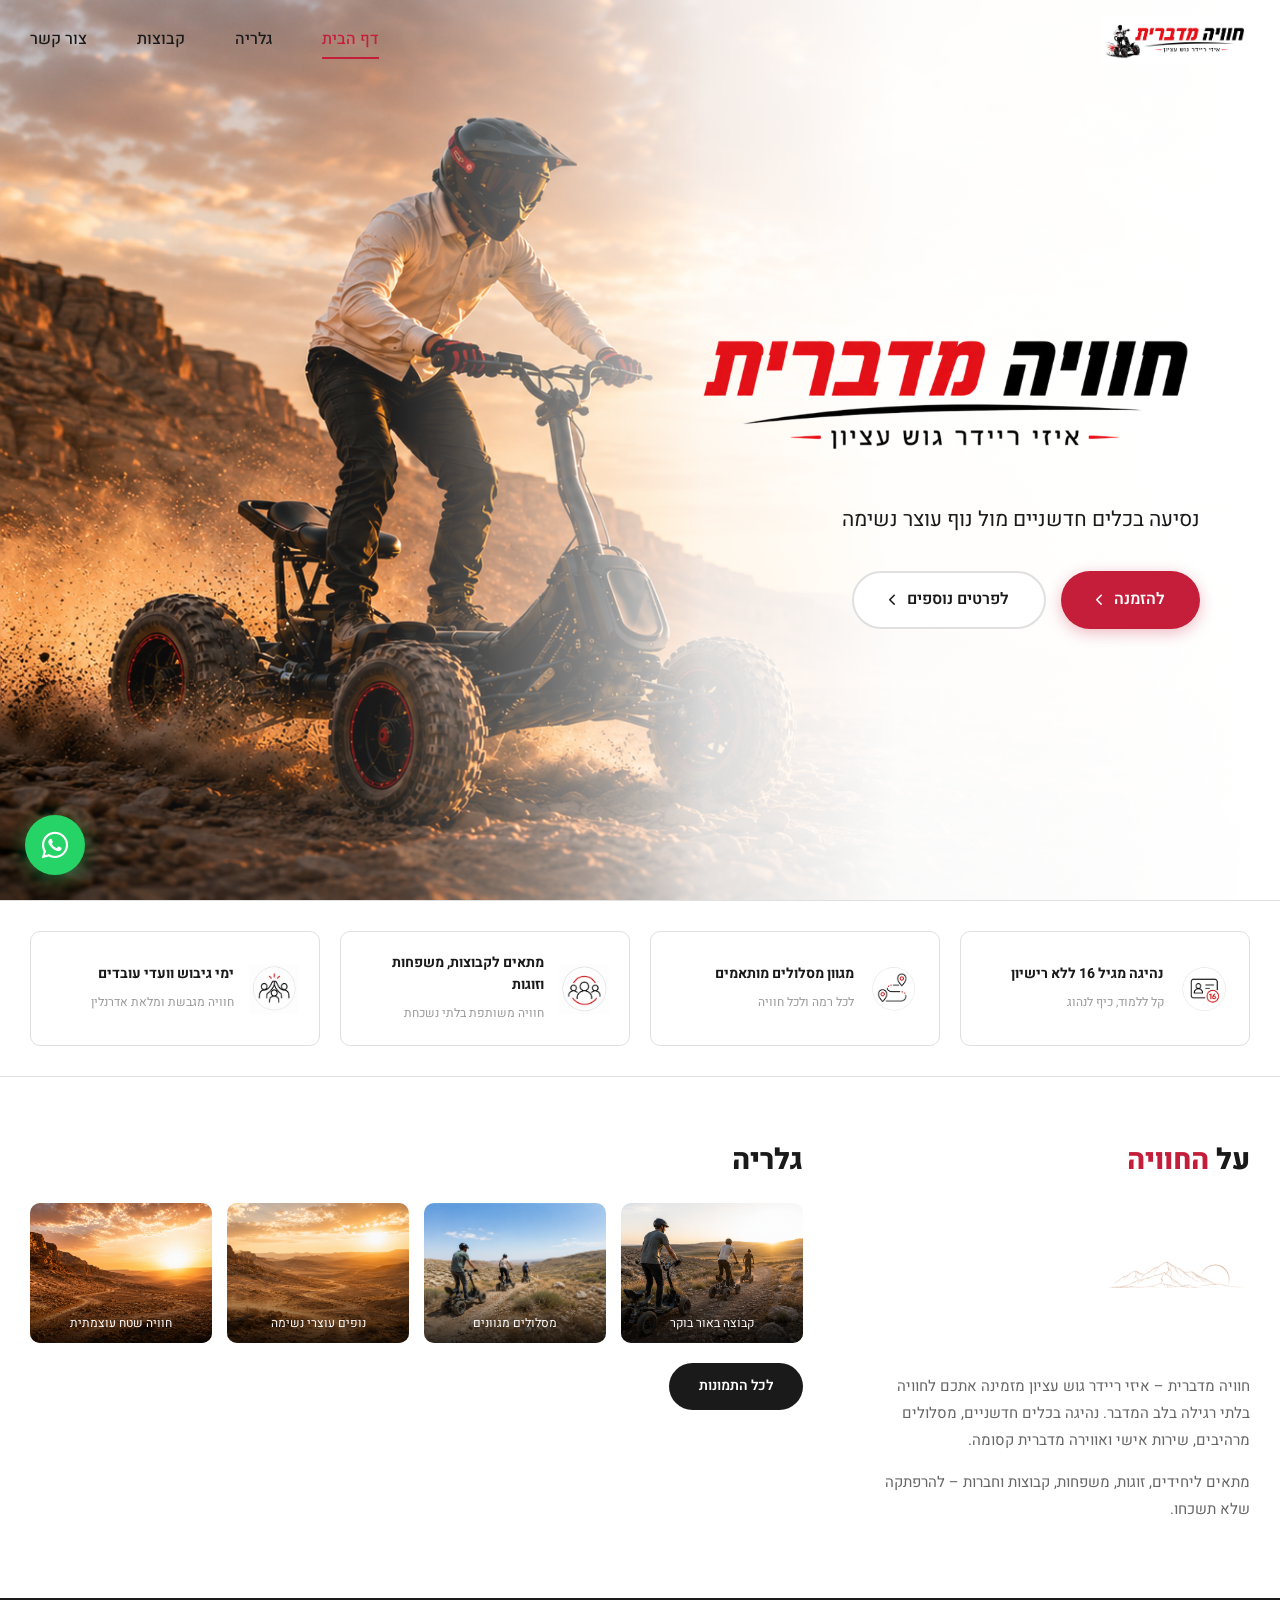
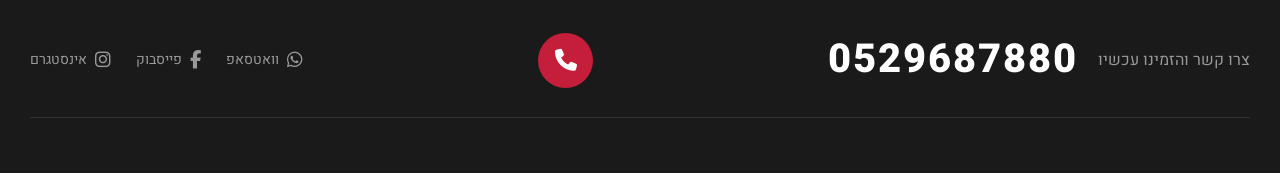
==== index.html @ b9357f41 "Initial commit - חוויה מדברית website" ====
<!DOCTYPE html>
<html lang="he" dir="rtl">
<head>
    <meta charset="UTF-8">
    <meta name="viewport" content="width=device-width, initial-scale=1.0">
    <meta name="description" content="חוויה מדברית - איזי ריידר גוש עציון. חוויית רכיבה על איזי ריידר מול נופים עוצרי נשימה במדבר יהודה.">
    <title>חוויה מדברית | איזי ריידר גוש עציון</title>
    <link rel="preconnect" href="https://fonts.googleapis.com">
    <link rel="preconnect" href="https://fonts.gstatic.com" crossorigin>
    <link href="https://fonts.googleapis.com/css2?family=Heebo:wght@300;400;500;600;700;800;900&display=swap" rel="stylesheet">
    <link rel="stylesheet" href="https://cdnjs.cloudflare.com/ajax/libs/font-awesome/6.5.1/css/all.min.css">
    <link rel="stylesheet" href="styles.css">
</head>
<body>
    <!-- WhatsApp Float -->
    <a href="https://wa.me/972529687880?text=היי,%20אשמח%20לקבל%20פרטים%20על%20חוויה%20מדברית" class="whatsapp-float" target="_blank">
        <i class="fab fa-whatsapp"></i>
    </a>

    <!-- Header -->
    <header class="header">
        <div class="container">
            <nav class="navbar">
                <a href="index.html" class="logo">
                    <img src="assets/images/logo.png" alt="חוויה מדברית">
                </a>
                <ul class="nav-links">
                    <li><a href="index.html" class="active">דף הבית</a></li>
                    <li><a href="gallery.html">גלריה</a></li>
                    <li><a href="about.html">קבוצות</a></li>
                    <li><a href="contact.html">צור קשר</a></li>
                </ul>
                <button class="mobile-toggle" aria-label="תפריט">
                    <span></span><span></span><span></span>
                </button>
            </nav>
        </div>
    </header>

    <!-- Hero Section - Full Background with Content on Right -->
    <section class="hero">
        <div class="hero-background">
            <img src="assets/images/hero-rider.png" alt="רוכב איזי ריידר" class="hero-bg-img">
        </div>

        <div class="hero-wrapper">
            <!-- Content on RIGHT side over white gradient -->
            <div class="hero-content-side">
                <!-- Text Design Image - Large -->
                <div class="hero-title-img">
                    <img src="assets/images/textdesin.png" alt="חוויה מדברית - איזי ריידר גוש עציון">
                </div>

                <p class="hero-desc">
                    נסיעה בכלים חדשניים מול נוף עוצר נשימה
                </p>

                <div class="hero-buttons">
                    <a href="contact.html" class="btn-primary">
                        <span>להזמנה</span>
                        <i class="fas fa-chevron-left"></i>
                    </a>
                    <a href="about.html" class="btn-outline">
                        <span>לפרטים נוספים</span>
                        <i class="fas fa-chevron-left"></i>
                    </a>
                </div>
            </div>
        </div>
    </section>

    <!-- Features Strip - White Background -->
    <section class="features-bar">
        <div class="container">
            <div class="features-list">
                <div class="feature-item">
                    <div class="feature-icon">
                        <img src="assets/images/icons/1.png" alt="">
                    </div>
                    <div class="feature-text">
                        <strong>נהיגה מגיל 16 ללא רישיון</strong>
                        <span>קל ללמוד, כיף לנהוג</span>
                    </div>
                </div>
                <div class="feature-item">
                    <div class="feature-icon">
                        <img src="assets/images/icons/2.png" alt="">
                    </div>
                    <div class="feature-text">
                        <strong>מגוון מסלולים מותאמים</strong>
                        <span>לכל רמה ולכל חוויה</span>
                    </div>
                </div>
                <div class="feature-item">
                    <div class="feature-icon">
                        <img src="assets/images/icons/3.png" alt="">
                    </div>
                    <div class="feature-text">
                        <strong>מתאים לקבוצות, משפחות וזוגות</strong>
                        <span>חוויה משותפת בלתי נשכחת</span>
                    </div>
                </div>
                <div class="feature-item">
                    <div class="feature-icon">
                        <img src="assets/images/icons/4.png" alt="">
                    </div>
                    <div class="feature-text">
                        <strong>ימי גיבוש וועדי עובדים</strong>
                        <span>חוויה מגבשת ומלאת אדרנלין</span>
                    </div>
                </div>
            </div>
        </div>
    </section>

    <!-- About Section -->
    <section class="about-section">
        <div class="container">
            <div class="about-layout">
                <div class="about-content">
                    <h2 class="section-title">על <span>החוויה</span></h2>
                    <div class="about-decoration">
                        <img src="assets/images/decorations/1.png" alt="">
                    </div>
                    <p>
                        חוויה מדברית – איזי ריידר גוש עציון מזמינה אתכם לחוויה בלתי רגילה בלב המדבר.
                        נהיגה בכלים חדשניים, מסלולים מרהיבים, שירות אישי ואווירה מדברית קסומה.
                    </p>
                    <p>
                        מתאים ליחידים, זוגות, משפחות, קבוצות וחברות – להרפתקה שלא תשכחו.
                    </p>
                </div>
                <div class="about-gallery">
                    <h2 class="section-title">גלריה</h2>
                    <div class="gallery-grid-small">
                        <div class="gallery-item-small">
                            <img src="assets/images/gallery/gallery4.png" alt="קבוצה בשביל באור בוקר">
                            <span class="gallery-caption">קבוצה באור בוקר</span>
                        </div>
                        <div class="gallery-item-small">
                            <img src="assets/images/gallery/gallery5.png" alt="קבוצה במסלול">
                            <span class="gallery-caption">מסלולים מגוונים</span>
                        </div>
                        <div class="gallery-item-small">
                            <img src="assets/images/gallery/gallery3.png" alt="נופים עוצרי נשימה">
                            <span class="gallery-caption">נופים עוצרי נשימה</span>
                        </div>
                        <div class="gallery-item-small">
                            <img src="assets/images/gallery/gallery1.png" alt="חוויה שטח עוצמתית">
                            <span class="gallery-caption">חוויה שטח עוצמתית</span>
                        </div>
                    </div>
                    <a href="gallery.html" class="btn-gallery">לכל התמונות</a>
                </div>
            </div>
        </div>
    </section>

    <!-- Footer / Contact Bar -->
    <footer class="site-footer">
        <div class="container">
            <div class="footer-content">
                <div class="footer-contact-main">
                    <span class="footer-cta">צרו קשר והזמינו עכשיו</span>
                    <a href="tel:0529687880" class="footer-phone">0529687880</a>
                </div>
                <div class="footer-phone-icon">
                    <a href="tel:0529687880">
                        <i class="fas fa-phone"></i>
                    </a>
                </div>
                <div class="footer-socials">
                    <a href="https://wa.me/972529687880" target="_blank" class="social-link">
                        <i class="fab fa-whatsapp"></i>
                        <span>וואטסאפ</span>
                    </a>
                    <a href="#" target="_blank" class="social-link">
                        <i class="fab fa-facebook-f"></i>
                        <span>פייסבוק</span>
                    </a>
                    <a href="#" target="_blank" class="social-link">
                        <i class="fab fa-instagram"></i>
                        <span>אינסטגרם</span>
                    </a>
                </div>
            </div>
        </div>
    </footer>

    <script src="script.js"></script>
</body>
</html>
---- styles.css ----
/* =============================================
   DESERT EXPERIENCE - EXACT MATCH TO EXAMPLE
   ============================================= */

* {
    margin: 0;
    padding: 0;
    box-sizing: border-box;
}

:root {
    --red: #C41E3A;
    --red-light: #E53935;
    --black: #1a1a1a;
    --dark: #2d2d2d;
    --gray: #666666;
    --gray-light: #999999;
    --white: #ffffff;
    --cream: #FFF9F5;
    --border: #e0e0e0;
}

html {
    scroll-behavior: smooth;
}

body {
    font-family: 'Heebo', sans-serif;
    background: var(--white);
    color: var(--black);
    line-height: 1.6;
    overflow-x: hidden;
}

.container {
    max-width: 1300px;
    margin: 0 auto;
    padding: 0 30px;
}

a {
    text-decoration: none;
    color: inherit;
}

img {
    max-width: 100%;
    height: auto;
    display: block;
}

/* =============================================
   WHATSAPP FLOAT
   ============================================= */
.whatsapp-float {
    position: fixed;
    bottom: 25px;
    left: 25px;
    width: 60px;
    height: 60px;
    background: #25D366;
    border-radius: 50%;
    display: flex;
    align-items: center;
    justify-content: center;
    color: white;
    font-size: 30px;
    box-shadow: 0 4px 20px rgba(37, 211, 102, 0.4);
    z-index: 9999;
    transition: all 0.3s ease;
}

.whatsapp-float:hover {
    transform: scale(1.1);
    box-shadow: 0 6px 25px rgba(37, 211, 102, 0.5);
}

/* =============================================
   HEADER - Transparent over Hero
   ============================================= */
.header {
    position: fixed;
    top: 0;
    left: 0;
    right: 0;
    z-index: 1000;
    padding: 15px 0;
    background: transparent;
    transition: all 0.3s ease;
}

.header.scrolled {
    background: rgba(255, 255, 255, 0.98);
    box-shadow: 0 2px 20px rgba(0, 0, 0, 0.1);
}

.navbar {
    display: flex;
    align-items: center;
    justify-content: space-between;
}

.logo img {
    height: 50px;
}

.nav-links {
    display: flex;
    list-style: none;
    gap: 50px;
}

.nav-links a {
    color: var(--black);
    font-size: 16px;
    font-weight: 500;
    padding: 8px 0;
    position: relative;
    transition: color 0.3s;
}

.nav-links a::after {
    content: '';
    position: absolute;
    bottom: 0;
    right: 0;
    width: 0;
    height: 2px;
    background: var(--red);
    transition: width 0.3s;
}

.nav-links a:hover,
.nav-links a.active {
    color: var(--red);
}

.nav-links a:hover::after,
.nav-links a.active::after {
    width: 100%;
}

.mobile-toggle {
    display: none;
    flex-direction: column;
    gap: 5px;
    background: none;
    border: none;
    cursor: pointer;
    padding: 5px;
}

.mobile-toggle span {
    width: 25px;
    height: 3px;
    background: var(--black);
    border-radius: 2px;
    transition: 0.3s;
}

/* =============================================
   HERO - Full Background with Content on Right
   ============================================= */
.hero {
    position: relative;
    min-height: 100vh;
    display: flex;
    align-items: center;
    overflow: hidden;
    background: #f5e6d3;
}

.hero-background {
    position: absolute;
    inset: 0;
    z-index: 0;
}

.hero-bg-img {
    width: auto;
    height: 100%;
    max-width: none;
    object-fit: contain;
    object-position: left center;
    position: absolute;
    left: 0;
    top: 0;
}

/* Gradient overlay - transparent on left (image), white on right (content) */
.hero-background::after {
    content: '';
    position: absolute;
    inset: 0;
    background: linear-gradient(
        to right,
        rgba(255, 255, 255, 0) 0%,
        rgba(255, 255, 255, 0.1) 30%,
        rgba(255, 255, 255, 0.5) 45%,
        rgba(255, 255, 255, 0.85) 55%,
        rgba(255, 255, 255, 0.98) 70%,
        rgba(255, 255, 255, 1) 100%
    );
}

.hero-wrapper {
    position: relative;
    z-index: 1;
    display: flex;
    align-items: center;
    justify-content: flex-start;
    width: 100%;
    margin: 0;
    padding: 100px 80px 60px;
}

/* Content on RIGHT over white area */
.hero-content-side {
    width: 45%;
    max-width: 550px;
    text-align: right;
    margin-right: 0;
}

/* Text Design Image - Large */
.hero-title-img {
    margin-bottom: 25px;
}

.hero-title-img img {
    max-width: 500px;
    width: 100%;
    height: auto;
}

.hero-desc {
    font-size: 1.3rem;
    color: var(--black);
    margin-bottom: 35px;
    font-weight: 400;
}

/* Hero Buttons */
.hero-buttons {
    display: flex;
    gap: 15px;
    flex-wrap: wrap;
}

.btn-primary {
    display: inline-flex;
    align-items: center;
    gap: 10px;
    background: var(--red);
    color: white;
    padding: 14px 35px;
    border-radius: 30px;
    font-size: 16px;
    font-weight: 600;
    transition: all 0.3s ease;
    box-shadow: 0 4px 15px rgba(196, 30, 58, 0.3);
}

.btn-primary:hover {
    background: #a51830;
    transform: translateY(-2px);
    box-shadow: 0 6px 20px rgba(196, 30, 58, 0.4);
}

.btn-primary i {
    font-size: 12px;
}

.btn-outline {
    display: inline-flex;
    align-items: center;
    gap: 10px;
    background: var(--white);
    color: var(--black);
    padding: 14px 35px;
    border-radius: 30px;
    font-size: 16px;
    font-weight: 600;
    border: 2px solid var(--border);
    transition: all 0.3s ease;
}

.btn-outline:hover {
    border-color: var(--red);
    color: var(--red);
    transform: translateY(-2px);
}

.btn-outline i {
    font-size: 12px;
}

/* =============================================
   FEATURES BAR - White with Bordered Boxes
   ============================================= */
.features-bar {
    background: var(--white);
    padding: 30px 0;
    border-top: 1px solid var(--border);
    border-bottom: 1px solid var(--border);
}

.features-list {
    display: grid;
    grid-template-columns: repeat(4, 1fr);
    gap: 20px;
}

.feature-item {
    display: flex;
    align-items: center;
    gap: 15px;
    padding: 20px;
    background: var(--white);
    border: 1px solid var(--border);
    border-radius: 10px;
    transition: all 0.3s ease;
}

.feature-item:hover {
    border-color: var(--red);
    box-shadow: 0 5px 20px rgba(0, 0, 0, 0.08);
}

.feature-icon {
    width: 50px;
    height: 50px;
    flex-shrink: 0;
    display: flex;
    align-items: center;
    justify-content: center;
}

.feature-icon img {
    width: 100%;
    height: 100%;
    object-fit: contain;
}

.feature-text {
    text-align: right;
}

.feature-text strong {
    display: block;
    font-size: 14px;
    font-weight: 700;
    color: var(--black);
    margin-bottom: 3px;
}

.feature-text span {
    font-size: 12px;
    color: var(--gray-light);
}

/* =============================================
   ABOUT SECTION
   ============================================= */
.about-section {
    padding: 60px 0;
    background: var(--white);
}

.about-layout {
    display: grid;
    grid-template-columns: 1fr 2fr;
    gap: 60px;
    align-items: start;
}

.section-title {
    font-size: 1.8rem;
    font-weight: 800;
    color: var(--black);
    margin-bottom: 20px;
}

.section-title span {
    color: var(--red);
}

.about-decoration {
    margin-bottom: 20px;
}

.about-decoration img {
    max-width: 150px;
    opacity: 0.8;
}

.about-content p {
    color: var(--gray);
    font-size: 15px;
    line-height: 1.8;
    margin-bottom: 15px;
}

/* Gallery Grid in About Section */
.gallery-grid-small {
    display: grid;
    grid-template-columns: repeat(4, 1fr);
    gap: 15px;
    margin-bottom: 20px;
}

.gallery-item-small {
    position: relative;
    border-radius: 10px;
    overflow: hidden;
    cursor: pointer;
    transition: transform 0.3s;
}

.gallery-item-small:hover {
    transform: translateY(-5px);
}

.gallery-item-small img {
    width: 100%;
    height: 140px;
    object-fit: cover;
}

.gallery-caption {
    position: absolute;
    bottom: 0;
    left: 0;
    right: 0;
    background: linear-gradient(to top, rgba(0,0,0,0.8), transparent);
    color: white;
    padding: 30px 10px 10px;
    font-size: 12px;
    text-align: center;
}

.btn-gallery {
    display: inline-block;
    background: var(--black);
    color: white;
    padding: 12px 30px;
    border-radius: 25px;
    font-size: 14px;
    font-weight: 600;
    transition: all 0.3s ease;
}

.btn-gallery:hover {
    background: var(--red);
    transform: translateY(-2px);
}

/* =============================================
   FOOTER
   ============================================= */
.site-footer {
    background: var(--black);
    padding: 30px 0;
}

.footer-content {
    display: flex;
    align-items: center;
    justify-content: space-between;
    gap: 30px;
}

.footer-contact-main {
    display: flex;
    align-items: center;
    gap: 20px;
}

.footer-cta {
    color: var(--gray-light);
    font-size: 16px;
}

.footer-phone {
    color: white;
    font-size: 2.5rem;
    font-weight: 800;
    letter-spacing: 2px;
    transition: color 0.3s;
}

.footer-phone:hover {
    color: var(--red);
}

.footer-phone-icon a {
    width: 55px;
    height: 55px;
    background: var(--red);
    border-radius: 50%;
    display: flex;
    align-items: center;
    justify-content: center;
    color: white;
    font-size: 22px;
    transition: all 0.3s ease;
}

.footer-phone-icon a:hover {
    transform: scale(1.1);
    box-shadow: 0 5px 20px rgba(196, 30, 58, 0.4);
}

.footer-socials {
    display: flex;
    gap: 25px;
}

.social-link {
    display: flex;
    align-items: center;
    gap: 8px;
    color: var(--gray-light);
    font-size: 14px;
    transition: color 0.3s;
}

.social-link:hover {
    color: white;
}

.social-link i {
    font-size: 18px;
}

/* =============================================
   INNER PAGES STYLES
   ============================================= */

/* Header Dark for Inner Pages */
.header-dark {
    background: var(--black);
}

.header-dark .nav-links a {
    color: white;
}

.header-dark .nav-links a:hover,
.header-dark .nav-links a.active {
    color: var(--red);
}

.header-dark .mobile-toggle span {
    background: white;
}

/* Nav styles for inner pages */
.nav {
    display: flex;
    align-items: center;
    justify-content: space-between;
    padding: 15px 0;
}

.nav-logo img {
    height: 50px;
}

.nav-menu {
    display: flex;
    list-style: none;
    gap: 50px;
}

.nav-link {
    color: white;
    font-size: 16px;
    font-weight: 500;
    padding: 8px 0;
    position: relative;
    transition: color 0.3s;
}

.nav-link::after {
    content: '';
    position: absolute;
    bottom: 0;
    right: 0;
    width: 0;
    height: 2px;
    background: var(--red);
    transition: width 0.3s;
}

.nav-link:hover,
.nav-link.active {
    color: var(--red);
}

.nav-link:hover::after,
.nav-link.active::after {
    width: 100%;
}

.nav-phone {
    display: flex;
    align-items: center;
    gap: 8px;
    background: var(--red);
    color: white;
    padding: 10px 22px;
    border-radius: 25px;
    font-weight: 600;
    font-size: 14px;
    transition: all 0.3s ease;
}

.nav-phone:hover {
    background: #a51830;
    transform: translateY(-2px);
}

.nav-toggle {
    display: none;
    flex-direction: column;
    gap: 5px;
    background: none;
    border: none;
    cursor: pointer;
    padding: 5px;
}

.nav-toggle span {
    width: 25px;
    height: 3px;
    background: white;
    border-radius: 2px;
    transition: 0.3s;
}

/* Page Header */
.page-header {
    padding: 140px 0 60px;
    background: linear-gradient(135deg, var(--black) 0%, var(--dark) 100%);
    text-align: center;
    color: white;
}

.page-header h1 {
    font-size: 2.5rem;
    font-weight: 800;
    margin-bottom: 10px;
}

.page-header h1 .text-red {
    color: var(--red);
}

.page-header p {
    color: var(--gray-light);
    font-size: 1.1rem;
}

/* About Page */
.about-page {
    padding: 60px 0;
}

.about-page .about-grid {
    display: grid;
    grid-template-columns: 1fr 1fr;
    gap: 60px;
    align-items: center;
    margin-bottom: 60px;
}

.about-text h2 {
    font-size: 1.8rem;
    margin-bottom: 20px;
    color: var(--black);
}

.about-text .lead {
    font-size: 1.1rem;
    font-weight: 500;
    color: var(--dark);
    margin-bottom: 15px;
}

.about-text p {
    color: var(--gray);
    margin-bottom: 15px;
}

.about-image img {
    width: 100%;
    border-radius: 15px;
    box-shadow: 0 15px 40px rgba(0, 0, 0, 0.15);
}

.why-section {
    margin-top: 60px;
}

.why-grid {
    display: grid;
    grid-template-columns: repeat(4, 1fr);
    gap: 25px;
}

.why-card {
    background: white;
    border: 1px solid var(--border);
    border-radius: 15px;
    padding: 30px 20px;
    text-align: center;
    transition: all 0.3s ease;
}

.why-card:hover {
    transform: translateY(-8px);
    box-shadow: 0 15px 40px rgba(0, 0, 0, 0.1);
    border-color: transparent;
}

.card-icon-img {
    width: 70px;
    height: 70px;
    margin: 0 auto 20px;
}

.card-icon-img img {
    width: 100%;
    height: 100%;
    object-fit: contain;
}

.why-card h3 {
    font-size: 1.1rem;
    margin-bottom: 10px;
    color: var(--black);
}

.why-card p {
    color: var(--gray);
    font-size: 14px;
}

/* Gallery Page */
.gallery-page {
    padding: 60px 0;
    background: var(--cream);
}

.gallery-page .gallery-grid {
    display: grid;
    grid-template-columns: repeat(3, 1fr);
    gap: 25px;
}

.gallery-page .gallery-item {
    border-radius: 12px;
    overflow: hidden;
    cursor: pointer;
    transition: transform 0.3s;
    box-shadow: 0 5px 20px rgba(0, 0, 0, 0.1);
}

.gallery-page .gallery-item:hover {
    transform: translateY(-8px);
}

.gallery-page .gallery-item img {
    width: 100%;
    height: 250px;
    object-fit: cover;
}

/* Contact Page */
.contact-page {
    padding: 60px 0;
    background: var(--cream);
}

.contact-grid {
    display: grid;
    grid-template-columns: 1fr 1fr;
    gap: 50px;
    margin-bottom: 50px;
}

.contact-info-section h2 {
    font-size: 1.6rem;
    margin-bottom: 30px;
    color: var(--black);
}

.contact-card {
    display: flex;
    align-items: center;
    gap: 20px;
    padding: 25px;
    background: white;
    border-radius: 12px;
    box-shadow: 0 5px 20px rgba(0, 0, 0, 0.08);
    margin-bottom: 20px;
    transition: transform 0.3s;
}

.contact-card:hover {
    transform: translateX(-8px);
}

.contact-icon {
    width: 55px;
    height: 55px;
    background: var(--red);
    border-radius: 12px;
    display: flex;
    align-items: center;
    justify-content: center;
    color: white;
    font-size: 22px;
    flex-shrink: 0;
}

.contact-icon.whatsapp {
    background: #25D366;
}

.contact-details h3 {
    font-size: 12px;
    color: var(--gray-light);
    margin-bottom: 5px;
}

.contact-details a,
.contact-details span {
    font-size: 1.1rem;
    font-weight: 600;
    color: var(--black);
}

.contact-details a:hover {
    color: var(--red);
}

.contact-map {
    border-radius: 15px;
    overflow: hidden;
    box-shadow: 0 10px 30px rgba(0, 0, 0, 0.1);
    height: 100%;
    min-height: 350px;
    background: #e0e0e0;
    display: flex;
    align-items: center;
    justify-content: center;
}

.map-placeholder {
    text-align: center;
    color: var(--gray);
}

.map-placeholder i {
    font-size: 4rem;
    color: var(--red);
    margin-bottom: 15px;
    display: block;
}

.social-section {
    margin-top: 30px;
}

.social-section h3 {
    font-size: 1rem;
    color: var(--black);
    margin-bottom: 15px;
}

.social-links {
    display: flex;
    gap: 12px;
}

.social-links .social-link {
    width: 45px;
    height: 45px;
    background: var(--black);
    border-radius: 10px;
    display: flex;
    align-items: center;
    justify-content: center;
    color: white;
    font-size: 18px;
    transition: all 0.3s ease;
}

.social-links .social-link span {
    display: none;
}

.social-links .social-link:hover {
    transform: translateY(-5px);
}

.social-links .social-link.whatsapp:hover { background: #25D366; }
.social-links .social-link.facebook:hover { background: #1877F2; }
.social-links .social-link.instagram:hover { background: linear-gradient(45deg, #f09433, #dc2743); }

.whatsapp-cta {
    background: linear-gradient(135deg, #25D366, #128C7E);
    border-radius: 15px;
    padding: 35px;
}

.whatsapp-cta-content {
    display: flex;
    align-items: center;
    gap: 25px;
    color: white;
}

.whatsapp-cta-content > i {
    font-size: 3.5rem;
}

.whatsapp-cta-content h3 {
    font-size: 1.3rem;
    margin-bottom: 5px;
}

.whatsapp-cta-content p {
    opacity: 0.9;
    font-size: 15px;
}

.whatsapp-cta-content .btn {
    margin-right: auto;
    background: white;
    color: #128C7E;
    padding: 12px 25px;
    border-radius: 25px;
    font-weight: 600;
    transition: all 0.3s ease;
}

.whatsapp-cta-content .btn:hover {
    background: var(--black);
    color: white;
}

/* Contact Strip */
.contact-strip {
    background: var(--red);
    padding: 25px 0;
}

.contact-strip-content {
    display: flex;
    align-items: center;
    justify-content: space-between;
}

.contact-strip .contact-info {
    display: flex;
    align-items: center;
    gap: 15px;
}

.contact-strip .contact-label {
    color: rgba(255, 255, 255, 0.9);
    font-size: 18px;
}

.contact-strip .contact-phone {
    color: white;
    font-size: 2rem;
    font-weight: 800;
    letter-spacing: 2px;
}

.contact-social {
    display: flex;
    gap: 12px;
}

.social-btn {
    width: 45px;
    height: 45px;
    background: white;
    border-radius: 50%;
    display: flex;
    align-items: center;
    justify-content: center;
    color: var(--black);
    font-size: 20px;
    transition: all 0.3s ease;
}

.social-btn:hover {
    transform: scale(1.1);
}

/* Footer for Inner Pages */
.footer {
    background: var(--black);
    color: white;
    padding: 40px 0 25px;
}

.footer-content {
    display: flex;
    align-items: center;
    justify-content: space-between;
    padding-bottom: 25px;
    border-bottom: 1px solid rgba(255, 255, 255, 0.1);
    margin-bottom: 25px;
}

.footer .footer-logo img {
    height: 50px;
    filter: brightness(0) invert(1);
}

.footer-links {
    display: flex;
    gap: 35px;
}

.footer-links a {
    color: var(--gray-light);
    font-size: 14px;
    transition: color 0.3s;
}

.footer-links a:hover {
    color: var(--red);
}

.footer-contact a {
    color: white;
    font-weight: 600;
    display: flex;
    align-items: center;
    gap: 8px;
}

.footer-bottom {
    text-align: center;
    color: var(--gray);
    font-size: 13px;
}

.text-red {
    color: var(--red);
}

/* =============================================
   RESPONSIVE
   ============================================= */
@media (max-width: 1024px) {
    .hero {
        min-height: 90vh;
    }

    .hero-bg-img {
        width: 100%;
        height: 100%;
        object-fit: cover;
        object-position: center left;
    }

    .hero-background::after {
        background: linear-gradient(
            to right,
            rgba(255, 255, 255, 0) 0%,
            rgba(255, 255, 255, 0.3) 25%,
            rgba(255, 255, 255, 0.7) 40%,
            rgba(255, 255, 255, 0.95) 55%,
            rgba(255, 255, 255, 1) 70%,
            rgba(255, 255, 255, 1) 100%
        );
    }

    .hero-wrapper {
        padding: 120px 30px 60px;
    }

    .hero-content-side {
        width: 50%;
        text-align: right;
    }

    .hero-title-img img {
        max-width: 380px;
    }

    .features-list {
        grid-template-columns: repeat(2, 1fr);
    }

    .about-layout {
        grid-template-columns: 1fr;
        gap: 40px;
    }

    .gallery-grid-small {
        grid-template-columns: repeat(2, 1fr);
    }

    .about-page .about-grid,
    .contact-grid {
        grid-template-columns: 1fr;
    }

    .why-grid {
        grid-template-columns: repeat(2, 1fr);
    }

    .footer-content {
        flex-direction: column;
        gap: 25px;
        text-align: center;
    }
}

@media (max-width: 768px) {
    .nav-links,
    .nav-menu {
        position: fixed;
        top: 0;
        right: -100%;
        width: 75%;
        max-width: 280px;
        height: 100vh;
        background: var(--black);
        flex-direction: column;
        padding: 100px 30px;
        gap: 25px;
        transition: right 0.3s;
    }

    .nav-links.active,
    .nav-menu.active {
        right: 0;
    }

    .nav-links a {
        color: white;
    }

    .mobile-toggle,
    .nav-toggle {
        display: flex;
    }

    .mobile-toggle.active span:nth-child(1),
    .nav-toggle.active span:nth-child(1) {
        transform: rotate(45deg) translate(5px, 6px);
    }

    .mobile-toggle.active span:nth-child(2),
    .nav-toggle.active span:nth-child(2) {
        opacity: 0;
    }

    .mobile-toggle.active span:nth-child(3),
    .nav-toggle.active span:nth-child(3) {
        transform: rotate(-45deg) translate(5px, -6px);
    }

    .hero {
        min-height: auto;
        padding: 100px 0 40px;
    }

    .hero-background::after {
        background: linear-gradient(
            to bottom,
            rgba(255, 255, 255, 0.3) 0%,
            rgba(255, 255, 255, 0.7) 30%,
            rgba(255, 255, 255, 0.95) 50%,
            rgba(255, 255, 255, 1) 100%
        );
    }

    .hero-bg-img {
        object-position: center top;
    }

    .hero-wrapper {
        justify-content: center;
        padding: 60px 20px 40px;
    }

    .hero-content-side {
        width: 100%;
        max-width: 100%;
        text-align: center;
        padding: 0 15px;
    }

    .hero-title-img img {
        max-width: 300px;
        margin: 0 auto;
    }

    .hero-buttons {
        justify-content: center;
    }

    .features-list {
        grid-template-columns: 1fr;
    }

    .gallery-grid-small {
        grid-template-columns: 1fr 1fr;
    }

    .gallery-item-small img {
        height: 120px;
    }

    .footer-phone {
        font-size: 1.8rem;
    }

    .footer-socials {
        flex-wrap: wrap;
        justify-content: center;
    }

    .gallery-page .gallery-grid {
        grid-template-columns: 1fr;
    }

    .why-grid {
        grid-template-columns: 1fr;
    }

    .whatsapp-cta-content {
        flex-direction: column;
        text-align: center;
    }

    .whatsapp-cta-content .btn {
        margin: 0;
    }

    .contact-strip-content {
        flex-direction: column;
        gap: 20px;
        text-align: center;
    }

    .nav-phone {
        display: none;
    }
}

@media (max-width: 480px) {
    .hero-title-img img {
        max-width: 260px;
    }

    .hero-desc {
        font-size: 1rem;
    }

    .btn-primary,
    .btn-outline {
        padding: 12px 25px;
        font-size: 14px;
        width: 100%;
        justify-content: center;
    }

    .hero-buttons {
        flex-direction: column;
        gap: 10px;
    }

    .section-title {
        font-size: 1.5rem;
    }

    .footer-phone {
        font-size: 1.5rem;
    }
}
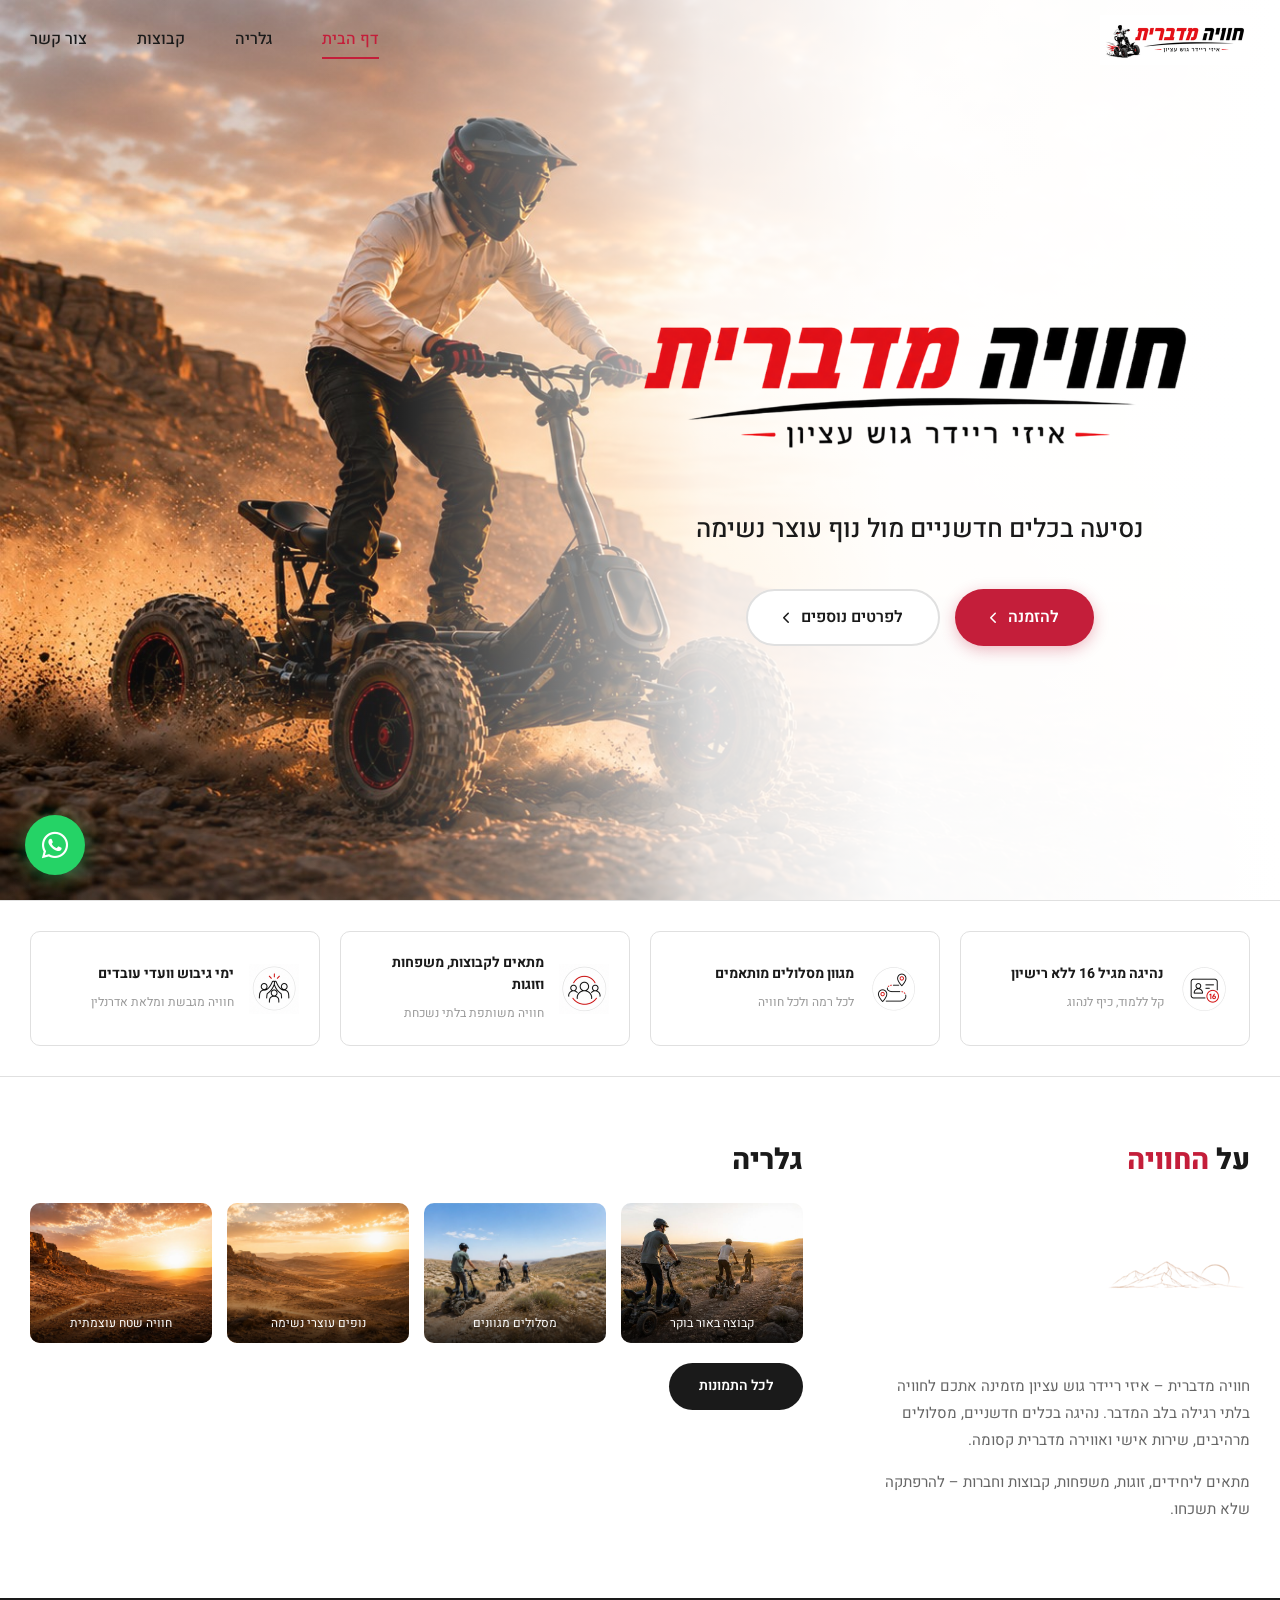
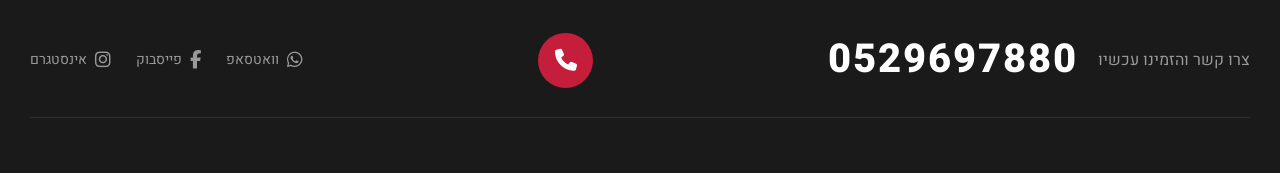
==== commit 3d72fe66: "Performance optimization: Compress images, minify CSS/JS, add lazy loading - Compressed all images (" ====
--- a/index.html
+++ b/index.html
@@ -9,11 +9,11 @@
     <link rel="preconnect" href="https://fonts.gstatic.com" crossorigin>
     <link href="https://fonts.googleapis.com/css2?family=Heebo:wght@300;400;500;600;700;800;900&display=swap" rel="stylesheet">
     <link rel="stylesheet" href="https://cdnjs.cloudflare.com/ajax/libs/font-awesome/6.5.1/css/all.min.css">
-    <link rel="stylesheet" href="styles.css">
+    <link rel="stylesheet" href="styles.min.css">
 </head>
 <body>
     <!-- WhatsApp Float -->
-    <a href="https://wa.me/972529687880?text=היי,%20אשמח%20לקבל%20פרטים%20על%20חוויה%20מדברית" class="whatsapp-float" target="_blank">
+    <a href="https://wa.me/972529697880?text=היי,%20אשמח%20לקבל%20פרטים%20על%20חוויה%20מדברית" class="whatsapp-float" target="_blank">
         <i class="fab fa-whatsapp"></i>
     </a>
 
@@ -40,7 +40,7 @@
     <!-- Hero Section - Full Background with Content on Right -->
     <section class="hero">
         <div class="hero-background">
-            <img src="assets/images/hero-rider.png" alt="רוכב איזי ריידר" class="hero-bg-img">
+            <img src="assets/images/hero-rider.jpg" alt="רוכב איזי ריידר" class="hero-bg-img">
         </div>
 
         <div class="hero-wrapper">
@@ -75,7 +75,7 @@
             <div class="features-list">
                 <div class="feature-item">
                     <div class="feature-icon">
-                        <img src="assets/images/icons/1.png" alt="">
+                        <img src="assets/images/icons/1.png" alt="" loading="lazy">
                     </div>
                     <div class="feature-text">
                         <strong>נהיגה מגיל 16 ללא רישיון</strong>
@@ -84,7 +84,7 @@
                 </div>
                 <div class="feature-item">
                     <div class="feature-icon">
-                        <img src="assets/images/icons/2.png" alt="">
+                        <img src="assets/images/icons/2.png" alt="" loading="lazy">
                     </div>
                     <div class="feature-text">
                         <strong>מגוון מסלולים מותאמים</strong>
@@ -93,7 +93,7 @@
                 </div>
                 <div class="feature-item">
                     <div class="feature-icon">
-                        <img src="assets/images/icons/3.png" alt="">
+                        <img src="assets/images/icons/3.png" alt="" loading="lazy">
                     </div>
                     <div class="feature-text">
                         <strong>מתאים לקבוצות, משפחות וזוגות</strong>
@@ -102,7 +102,7 @@
                 </div>
                 <div class="feature-item">
                     <div class="feature-icon">
-                        <img src="assets/images/icons/4.png" alt="">
+                        <img src="assets/images/icons/4.png" alt="" loading="lazy">
                     </div>
                     <div class="feature-text">
                         <strong>ימי גיבוש וועדי עובדים</strong>
@@ -120,7 +120,7 @@
                 <div class="about-content">
                     <h2 class="section-title">על <span>החוויה</span></h2>
                     <div class="about-decoration">
-                        <img src="assets/images/decorations/1.png" alt="">
+                        <img src="assets/images/decorations/1.png" alt="" loading="lazy">
                     </div>
                     <p>
                         חוויה מדברית – איזי ריידר גוש עציון מזמינה אתכם לחוויה בלתי רגילה בלב המדבר.
@@ -134,19 +134,19 @@
                     <h2 class="section-title">גלריה</h2>
                     <div class="gallery-grid-small">
                         <div class="gallery-item-small">
-                            <img src="assets/images/gallery/gallery4.png" alt="קבוצה בשביל באור בוקר">
+                            <img src="assets/images/gallery/gallery4.jpg" alt="קבוצה בשביל באור בוקר" loading="lazy">
                             <span class="gallery-caption">קבוצה באור בוקר</span>
                         </div>
                         <div class="gallery-item-small">
-                            <img src="assets/images/gallery/gallery5.png" alt="קבוצה במסלול">
+                            <img src="assets/images/gallery/gallery5.jpg" alt="קבוצה במסלול" loading="lazy">
                             <span class="gallery-caption">מסלולים מגוונים</span>
                         </div>
                         <div class="gallery-item-small">
-                            <img src="assets/images/gallery/gallery3.png" alt="נופים עוצרי נשימה">
+                            <img src="assets/images/gallery/gallery3.jpg" alt="נופים עוצרי נשימה" loading="lazy">
                             <span class="gallery-caption">נופים עוצרי נשימה</span>
                         </div>
                         <div class="gallery-item-small">
-                            <img src="assets/images/gallery/gallery1.png" alt="חוויה שטח עוצמתית">
+                            <img src="assets/images/gallery/gallery1.jpg" alt="חוויה שטח עוצמתית" loading="lazy">
                             <span class="gallery-caption">חוויה שטח עוצמתית</span>
                         </div>
                     </div>
@@ -162,15 +162,15 @@
             <div class="footer-content">
                 <div class="footer-contact-main">
                     <span class="footer-cta">צרו קשר והזמינו עכשיו</span>
-                    <a href="tel:0529687880" class="footer-phone">0529687880</a>
+                    <a href="tel:0529697880" class="footer-phone">0529697880</a>
                 </div>
                 <div class="footer-phone-icon">
-                    <a href="tel:0529687880">
+                    <a href="tel:0529697880">
                         <i class="fas fa-phone"></i>
                     </a>
                 </div>
                 <div class="footer-socials">
-                    <a href="https://wa.me/972529687880" target="_blank" class="social-link">
+                    <a href="https://wa.me/972529697880" target="_blank" class="social-link">
                         <i class="fab fa-whatsapp"></i>
                         <span>וואטסאפ</span>
                     </a>
@@ -187,6 +187,6 @@
         </div>
     </footer>
 
-    <script src="script.js"></script>
+    <script src="script.min.js" defer></script>
 </body>
 </html>
--- a/styles.min.css
+++ b/styles.min.css
@@ -0,0 +1 @@
+*{margin:0;padding:0;box-sizing:border-box}:root{--red:#C41E3A;--red-light:#E53935;--black:#1a1a1a;--dark:#2d2d2d;--gray:#666;--gray-light:#999;--white:#fff;--cream:#FFF9F5;--border:#e0e0e0}html{scroll-behavior:smooth}body{font-family:'Heebo',sans-serif;background:var(--white);color:var(--black);line-height:1.6;overflow-x:hidden}.container{max-width:1300px;margin:0 auto;padding:0 30px}a{text-decoration:none;color:inherit}img{max-width:100%;height:auto;display:block}.whatsapp-float{position:fixed;bottom:25px;left:25px;width:60px;height:60px;background:#25D366;border-radius:50%;display:flex;align-items:center;justify-content:center;color:white;font-size:30px;box-shadow:0 4px 20px rgba(37,211,102,0.4);z-index:9999;transition:all .3s ease}.whatsapp-float:hover{transform:scale(1.1);box-shadow:0 6px 25px rgba(37,211,102,0.5)}.header{position:fixed;top:0;left:0;right:0;z-index:1000;padding:15px 0;background:transparent;transition:all .3s ease}.header.scrolled{background:rgba(255,255,255,0.98);box-shadow:0 2px 20px rgba(0,0,0,0.1)}.navbar{display:flex;align-items:center;justify-content:space-between}.logo img{height:50px}.nav-links{display:flex;list-style:none;gap:50px}.nav-links a{color:var(--black);font-size:16px;font-weight:500;padding:8px 0;position:relative;transition:color .3s}.nav-links a::after{content:'';position:absolute;bottom:0;right:0;width:0;height:2px;background:var(--red);transition:width .3s}.nav-links a:hover,.nav-links a.active{color:var(--red)}.nav-links a:hover::after,.nav-links a.active::after{width:100%}.mobile-toggle{display:none;flex-direction:column;gap:5px;background:none;border:none;cursor:pointer;padding:5px}.mobile-toggle span{width:25px;height:3px;background:var(--black);border-radius:2px;transition:.3s}.hero{position:relative;min-height:100vh;display:flex;align-items:center;overflow:hidden;background:#f5e6d3}.hero-background{position:absolute;inset:0;z-index:0}.hero-bg-img{width:auto;height:100%;max-width:none;object-fit:contain;object-position:left center;position:absolute;left:0;top:0}.hero-background::after{content:'';position:absolute;inset:0;background:linear-gradient(to right,rgba(255,255,255,0) 0,rgba(255,255,255,0.1) 30%,rgba(255,255,255,0.5) 45%,rgba(255,255,255,0.85) 55%,rgba(255,255,255,0.98) 70%,rgba(255,255,255,1) 100%)}.hero-wrapper{position:relative;z-index:1;display:flex;align-items:center;justify-content:flex-start;width:100%;margin:0;padding:100px 80px 60px}.hero-content-side{width:50%;max-width:700px;text-align:center;margin-right:0}.hero-title-img{margin-bottom:30px}.hero-title-img img{max-width:650px;width:100%;height:auto}.hero-desc{font-size:1.6rem;color:var(--black);margin-bottom:40px;font-weight:500;line-height:1.5}.hero-buttons{display:flex;gap:15px;flex-wrap:wrap;justify-content:center}.btn-primary{display:inline-flex;align-items:center;gap:10px;background:var(--red);color:white;padding:14px 35px;border-radius:30px;font-size:16px;font-weight:600;transition:all .3s ease;box-shadow:0 4px 15px rgba(196,30,58,0.3)}.btn-primary:hover{background:#a51830;transform:translateY(-2px);box-shadow:0 6px 20px rgba(196,30,58,0.4)}.btn-primary i{font-size:12px}.btn-outline{display:inline-flex;align-items:center;gap:10px;background:var(--white);color:var(--black);padding:14px 35px;border-radius:30px;font-size:16px;font-weight:600;border:2px solid var(--border);transition:all .3s ease}.btn-outline:hover{border-color:var(--red);color:var(--red);transform:translateY(-2px)}.btn-outline i{font-size:12px}.features-bar{background:var(--white);padding:30px 0;border-top:1px solid var(--border);border-bottom:1px solid var(--border)}.features-list{display:grid;grid-template-columns:repeat(4,1fr);gap:20px}.feature-item{display:flex;align-items:center;gap:15px;padding:20px;background:var(--white);border:1px solid var(--border);border-radius:10px;transition:all .3s ease}.feature-item:hover{border-color:var(--red);box-shadow:0 5px 20px rgba(0,0,0,0.08)}.feature-icon{width:50px;height:50px;flex-shrink:0;display:flex;align-items:center;justify-content:center}.feature-icon img{width:100%;height:100%;object-fit:contain}.feature-text{text-align:right}.feature-text strong{display:block;font-size:14px;font-weight:700;color:var(--black);margin-bottom:3px}.feature-text span{font-size:12px;color:var(--gray-light)}.about-section{padding:60px 0;background:var(--white)}.about-layout{display:grid;grid-template-columns:1fr 2fr;gap:60px;align-items:start}.section-title{font-size:1.8rem;font-weight:800;color:var(--black);margin-bottom:20px}.section-title span{color:var(--red)}.about-decoration{margin-bottom:20px}.about-decoration img{max-width:150px;opacity:.8}.about-content p{color:var(--gray);font-size:15px;line-height:1.8;margin-bottom:15px}.gallery-grid-small{display:grid;grid-template-columns:repeat(4,1fr);gap:15px;margin-bottom:20px}.gallery-item-small{position:relative;border-radius:10px;overflow:hidden;cursor:pointer;transition:transform .3s}.gallery-item-small:hover{transform:translateY(-5px)}.gallery-item-small img{width:100%;height:140px;object-fit:cover}.gallery-caption{position:absolute;bottom:0;left:0;right:0;background:linear-gradient(to top,rgba(0,0,0,0.8),transparent);color:white;padding:30px 10px 10px;font-size:12px;text-align:center}.btn-gallery{display:inline-block;background:var(--black);color:white;padding:12px 30px;border-radius:25px;font-size:14px;font-weight:600;transition:all .3s ease}.btn-gallery:hover{background:var(--red);transform:translateY(-2px)}.site-footer{background:var(--black);padding:30px 0}.footer-content{display:flex;align-items:center;justify-content:space-between;gap:30px}.footer-contact-main{display:flex;align-items:center;gap:20px}.footer-cta{color:var(--gray-light);font-size:16px}.footer-phone{color:white;font-size:2.5rem;font-weight:800;letter-spacing:2px;transition:color .3s}.footer-phone:hover{color:var(--red)}.footer-phone-icon a{width:55px;height:55px;background:var(--red);border-radius:50%;display:flex;align-items:center;justify-content:center;color:white;font-size:22px;transition:all .3s ease}.footer-phone-icon a:hover{transform:scale(1.1);box-shadow:0 5px 20px rgba(196,30,58,0.4)}.footer-socials{display:flex;gap:25px}.social-link{display:flex;align-items:center;gap:8px;color:var(--gray-light);font-size:14px;transition:color .3s}.social-link:hover{color:white}.social-link i{font-size:18px}.header-dark{background:var(--black)}.header-dark .nav-links a{color:white}.header-dark .nav-links a:hover,.header-dark .nav-links a.active{color:var(--red)}.header-dark .mobile-toggle span{background:white}.nav{display:flex;align-items:center;justify-content:space-between;padding:15px 0}.nav-logo img{height:50px}.nav-menu{display:flex;list-style:none;gap:50px}.nav-link{color:white;font-size:16px;font-weight:500;padding:8px 0;position:relative;transition:color .3s}.nav-link::after{content:'';position:absolute;bottom:0;right:0;width:0;height:2px;background:var(--red);transition:width .3s}.nav-link:hover,.nav-link.active{color:var(--red)}.nav-link:hover::after,.nav-link.active::after{width:100%}.nav-phone{display:flex;align-items:center;gap:8px;background:var(--red);color:white;padding:10px 22px;border-radius:25px;font-weight:600;font-size:14px;transition:all .3s ease}.nav-phone:hover{background:#a51830;transform:translateY(-2px)}.nav-toggle{display:none;flex-direction:column;gap:5px;background:none;border:none;cursor:pointer;padding:5px}.nav-toggle span{width:25px;height:3px;background:white;border-radius:2px;transition:.3s}.page-header{padding:140px 0 60px;background:linear-gradient(135deg,var(--black) 0,var(--dark) 100%);text-align:center;color:white}.page-header h1{font-size:2.5rem;font-weight:800;margin-bottom:10px}.page-header h1 .text-red{color:var(--red)}.page-header p{color:var(--gray-light);font-size:1.1rem}.about-page{padding:60px 0}.about-page .about-grid{display:grid;grid-template-columns:1fr 1fr;gap:60px;align-items:center;margin-bottom:60px}.about-text h2{font-size:1.8rem;margin-bottom:20px;color:var(--black)}.about-text .lead{font-size:1.1rem;font-weight:500;color:var(--dark);margin-bottom:15px}.about-text p{color:var(--gray);margin-bottom:15px}.about-image img{width:100%;border-radius:15px;box-shadow:0 15px 40px rgba(0,0,0,0.15)}.why-section{margin-top:60px}.why-grid{display:grid;grid-template-columns:repeat(4,1fr);gap:25px}.why-card{background:white;border:1px solid var(--border);border-radius:15px;padding:30px 20px;text-align:center;transition:all .3s ease}.why-card:hover{transform:translateY(-8px);box-shadow:0 15px 40px rgba(0,0,0,0.1);border-color:transparent}.card-icon-img{width:70px;height:70px;margin:0 auto 20px}.card-icon-img img{width:100%;height:100%;object-fit:contain}.why-card h3{font-size:1.1rem;margin-bottom:10px;color:var(--black)}.why-card p{color:var(--gray);font-size:14px}.gallery-page{padding:60px 0;background:var(--cream)}.gallery-page .gallery-grid{display:grid;grid-template-columns:repeat(3,1fr);gap:25px}.gallery-page .gallery-item{border-radius:12px;overflow:hidden;cursor:pointer;transition:transform .3s;box-shadow:0 5px 20px rgba(0,0,0,0.1)}.gallery-page .gallery-item:hover{transform:translateY(-8px)}.gallery-page .gallery-item img{width:100%;height:250px;object-fit:cover}.contact-page{padding:60px 0;background:var(--cream)}.contact-grid{display:grid;grid-template-columns:1fr 1fr;gap:50px;margin-bottom:50px}.contact-info-section h2{font-size:1.6rem;margin-bottom:30px;color:var(--black)}.contact-card{display:flex;align-items:center;gap:20px;padding:25px;background:white;border-radius:12px;box-shadow:0 5px 20px rgba(0,0,0,0.08);margin-bottom:20px;transition:transform .3s}.contact-card:hover{transform:translateX(-8px)}.contact-icon{width:55px;height:55px;background:var(--red);border-radius:12px;display:flex;align-items:center;justify-content:center;color:white;font-size:22px;flex-shrink:0}.contact-icon.whatsapp{background:#25D366}.contact-details h3{font-size:12px;color:var(--gray-light);margin-bottom:5px}.contact-details a,.contact-details span{font-size:1.1rem;font-weight:600;color:var(--black)}.contact-details a:hover{color:var(--red)}.contact-map{border-radius:15px;overflow:hidden;box-shadow:0 10px 30px rgba(0,0,0,0.1);height:100%;min-height:350px;background:#e0e0e0;display:flex;align-items:center;justify-content:center}.map-placeholder{text-align:center;color:var(--gray)}.map-placeholder i{font-size:4rem;color:var(--red);margin-bottom:15px;display:block}.social-section{margin-top:30px}.social-section h3{font-size:1rem;color:var(--black);margin-bottom:15px}.social-links{display:flex;gap:12px}.social-links .social-link{width:45px;height:45px;background:var(--black);border-radius:10px;display:flex;align-items:center;justify-content:center;color:white;font-size:18px;transition:all .3s ease}.social-links .social-link span{display:none}.social-links .social-link:hover{transform:translateY(-5px)}.social-links .social-link.whatsapp:hover{background:#25D366}.social-links .social-link.facebook:hover{background:#1877F2}.social-links .social-link.instagram:hover{background:linear-gradient(45deg,#f09433,#dc2743)}.whatsapp-cta{background:linear-gradient(135deg,#25D366,#128C7E);border-radius:15px;padding:35px}.whatsapp-cta-content{display:flex;align-items:center;gap:25px;color:white}.whatsapp-cta-content>i{font-size:3.5rem}.whatsapp-cta-content h3{font-size:1.3rem;margin-bottom:5px}.whatsapp-cta-content p{opacity:.9;font-size:15px}.whatsapp-cta-content .btn{margin-right:auto;background:white;color:#128C7E;padding:12px 25px;border-radius:25px;font-weight:600;transition:all .3s ease}.whatsapp-cta-content .btn:hover{background:var(--black);color:white}.contact-strip{background:var(--red);padding:25px 0}.contact-strip-content{display:flex;align-items:center;justify-content:space-between}.contact-strip .contact-info{display:flex;align-items:center;gap:15px}.contact-strip .contact-label{color:rgba(255,255,255,0.9);font-size:18px}.contact-strip .contact-phone{color:white;font-size:2rem;font-weight:800;letter-spacing:2px}.contact-social{display:flex;gap:12px}.social-btn{width:45px;height:45px;background:white;border-radius:50%;display:flex;align-items:center;justify-content:center;color:var(--black);font-size:20px;transition:all .3s ease}.social-btn:hover{transform:scale(1.1)}.footer{background:var(--black);color:white;padding:40px 0 25px}.footer-content{display:flex;align-items:center;justify-content:space-between;padding-bottom:25px;border-bottom:1px solid rgba(255,255,255,0.1);margin-bottom:25px}.footer .footer-logo img{height:50px;filter:brightness(0) invert(1)}.footer-links{display:flex;gap:35px}.footer-links a{color:var(--gray-light);font-size:14px;transition:color .3s}.footer-links a:hover{color:var(--red)}.footer-contact a{color:white;font-weight:600;display:flex;align-items:center;gap:8px}.footer-bottom{text-align:center;color:var(--gray);font-size:13px}.text-red{color:var(--red)}@media(max-width:1024px){.hero{min-height:90vh}.hero-bg-img{width:100%;height:100%;object-fit:cover;object-position:center left}.hero-background::after{background:linear-gradient(to right,rgba(255,255,255,0) 0,rgba(255,255,255,0.3) 25%,rgba(255,255,255,0.7) 40%,rgba(255,255,255,0.95) 55%,rgba(255,255,255,1) 70%,rgba(255,255,255,1) 100%)}.hero-wrapper{padding:120px 30px 60px}.hero-content-side{width:55%;text-align:center}.hero-title-img img{max-width:450px}.features-list{grid-template-columns:repeat(2,1fr)}.about-layout{grid-template-columns:1fr;gap:40px}.gallery-grid-small{grid-template-columns:repeat(2,1fr)}.about-page .about-grid,.contact-grid{grid-template-columns:1fr}.why-grid{grid-template-columns:repeat(2,1fr)}.footer-content{flex-direction:column;gap:25px;text-align:center}}@media(max-width:768px){.nav-links,.nav-menu{position:fixed;top:0;right:-100%;width:75%;max-width:280px;height:100vh;background:var(--black);flex-direction:column;padding:100px 30px;gap:25px;transition:right .3s}.nav-links.active,.nav-menu.active{right:0}.nav-links a{color:white}.mobile-toggle,.nav-toggle{display:flex}.mobile-toggle.active span:nth-child(1),.nav-toggle.active span:nth-child(1){transform:rotate(45deg) translate(5px,6px)}.mobile-toggle.active span:nth-child(2),.nav-toggle.active span:nth-child(2){opacity:0}.mobile-toggle.active span:nth-child(3),.nav-toggle.active span:nth-child(3){transform:rotate(-45deg) translate(5px,-6px)}.hero{min-height:auto;padding:100px 0 40px}.hero-background::after{background:linear-gradient(to bottom,rgba(255,255,255,0.3) 0,rgba(255,255,255,0.7) 30%,rgba(255,255,255,0.95) 50%,rgba(255,255,255,1) 100%)}.hero-bg-img{object-position:center top}.hero-wrapper{justify-content:center;padding:60px 20px 40px}.hero-content-side{width:100%;max-width:100%;text-align:center;padding:0 15px}.hero-title-img img{max-width:300px;margin:0 auto}.hero-buttons{justify-content:center}.features-list{grid-template-columns:1fr}.gallery-grid-small{grid-template-columns:1fr 1fr}.gallery-item-small img{height:120px}.footer-phone{font-size:1.8rem}.footer-socials{flex-wrap:wrap;justify-content:center}.gallery-page .gallery-grid{grid-template-columns:1fr}.why-grid{grid-template-columns:1fr}.whatsapp-cta-content{flex-direction:column;text-align:center}.whatsapp-cta-content .btn{margin:0}.contact-strip-content{flex-direction:column;gap:20px;text-align:center}.nav-phone{display:none}}@media(max-width:480px){.hero-title-img img{max-width:260px}.hero-desc{font-size:1rem}.btn-primary,.btn-outline{padding:12px 25px;font-size:14px;width:100%;justify-content:center}.hero-buttons{flex-direction:column;gap:10px}.section-title{font-size:1.5rem}.footer-phone{font-size:1.5rem}}
